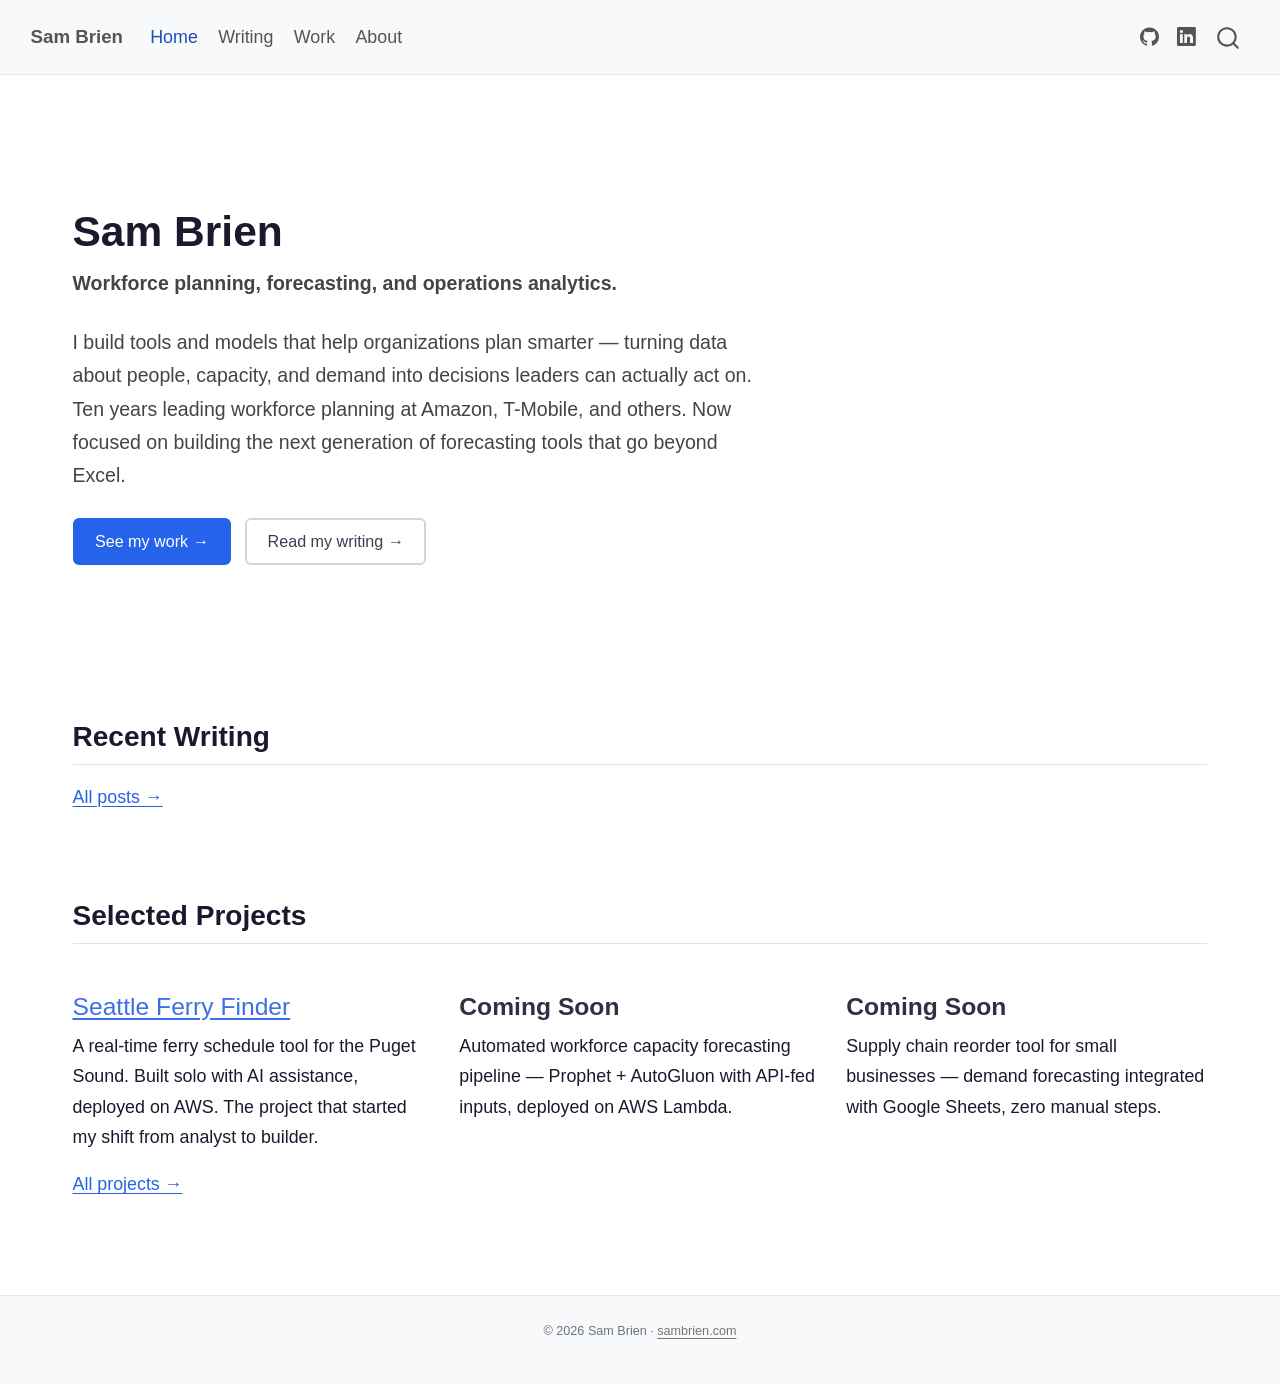
==== index.html @ e7457609 "Built site for gh-pages" ====
<!DOCTYPE html>
<html xmlns="http://www.w3.org/1999/xhtml" lang="en" xml:lang="en"><head>

<meta charset="utf-8">
<meta name="generator" content="quarto-1.9.38">

<meta name="viewport" content="width=device-width, initial-scale=1.0, user-scalable=yes">


<title>Sam Brien</title>
<style>
/* Default styles provided by pandoc.
** See https://pandoc.org/MANUAL.html#variables-for-html for config info.
*/
code{white-space: pre-wrap;}
span.smallcaps{font-variant: small-caps;}
div.columns{display: flex; gap: min(4vw, 1.5em);}
div.column{flex: auto; overflow-x: auto;}
div.hanging-indent{margin-left: 1.5em; text-indent: -1.5em;}
ul.task-list{list-style: none;}
ul.task-list li input[type="checkbox"] {
  width: 0.8em;
  margin: 0 0.8em 0.2em -1em; /* quarto-specific, see https://github.com/quarto-dev/quarto-cli/issues/4556 */ 
  vertical-align: middle;
}
</style>


<script src="site_libs/quarto-nav/quarto-nav.js"></script>
<script src="site_libs/quarto-nav/headroom.min.js"></script>
<script src="site_libs/clipboard/clipboard.min.js"></script>
<script src="site_libs/quarto-search/autocomplete.umd.js"></script>
<script src="site_libs/quarto-search/fuse.min.js"></script>
<script src="site_libs/quarto-search/quarto-search.js"></script>
<meta name="quarto:offset" content="./">
<link href="./assets/favicon.ico" rel="icon">
<script src="site_libs/quarto-html/quarto.js" type="module"></script>
<script src="site_libs/quarto-html/tabsets/tabsets.js" type="module"></script>
<script src="site_libs/quarto-html/popper.min.js"></script>
<script src="site_libs/quarto-html/tippy.umd.min.js"></script>
<link href="site_libs/quarto-html/tippy.css" rel="stylesheet">
<link href="site_libs/quarto-html/quarto-syntax-highlighting-15634bcf2e68342d4ad2dfa704d543f6.css" rel="stylesheet" id="quarto-text-highlighting-styles">
<script src="site_libs/bootstrap/bootstrap.min.js"></script>
<link href="site_libs/bootstrap/bootstrap-icons.css" rel="stylesheet">
<link href="site_libs/bootstrap/bootstrap-9077ea794c0cdbb0e8f18d697f1655a2.min.css" rel="stylesheet" append-hash="true" id="quarto-bootstrap" data-mode="light">
<script id="quarto-search-options" type="application/json">{
  "location": "navbar",
  "copy-button": false,
  "collapse-after": 3,
  "panel-placement": "end",
  "type": "overlay",
  "limit": 50,
  "keyboard-shortcut": [
    "f",
    "/",
    "s"
  ],
  "show-item-context": false,
  "language": {
    "search-no-results-text": "No results",
    "search-matching-documents-text": "matching documents",
    "search-copy-link-title": "Copy link to search",
    "search-hide-matches-text": "Hide additional matches",
    "search-more-match-text": "more match in this document",
    "search-more-matches-text": "more matches in this document",
    "search-clear-button-title": "Clear",
    "search-text-placeholder": "",
    "search-detached-cancel-button-title": "Cancel",
    "search-submit-button-title": "Submit",
    "search-label": "Search"
  }
}</script>


<link rel="stylesheet" href="styles.css">
<meta property="og:title" content="– Sam Brien">
<meta property="og:description" content="Workforce planning, forecasting, and operations analytics">
<meta property="og:site_name" content="Sam Brien">
<meta name="twitter:title" content="– Sam Brien">
<meta name="twitter:description" content="Workforce planning, forecasting, and operations analytics">
<meta name="twitter:creator" content="@pugetbound">
<meta name="twitter:card" content="summary">
</head>

<body class="nav-fixed quarto-light">

<div id="quarto-search-results"></div>
  <header id="quarto-header" class="headroom fixed-top">
    <nav class="navbar navbar-expand-lg " data-bs-theme="dark">
      <div class="navbar-container container-fluid">
      <div class="navbar-brand-container mx-auto">
    <a class="navbar-brand" href="./index.html">
    <span class="navbar-title">Sam Brien</span>
    </a>
  </div>
            <div id="quarto-search" class="" title="Search"></div>
          <button class="navbar-toggler" type="button" data-bs-toggle="collapse" data-bs-target="#navbarCollapse" aria-controls="navbarCollapse" role="menu" aria-expanded="false" aria-label="Toggle navigation" onclick="if (window.quartoToggleHeadroom) { window.quartoToggleHeadroom(); }">
  <span class="navbar-toggler-icon"></span>
</button>
          <div class="collapse navbar-collapse" id="navbarCollapse">
            <ul class="navbar-nav navbar-nav-scroll me-auto">
  <li class="nav-item">
    <a class="nav-link active" href="./index.html" aria-current="page"> 
<span class="menu-text">Home</span></a>
  </li>  
  <li class="nav-item">
    <a class="nav-link" href="./blog/index.html"> 
<span class="menu-text">Writing</span></a>
  </li>  
  <li class="nav-item">
    <a class="nav-link" href="./portfolio/index.html"> 
<span class="menu-text">Work</span></a>
  </li>  
  <li class="nav-item">
    <a class="nav-link" href="./about.html"> 
<span class="menu-text">About</span></a>
  </li>  
</ul>
            <ul class="navbar-nav navbar-nav-scroll ms-auto">
  <li class="nav-item compact">
    <a class="nav-link" href="https://github.com/pugetbound"> <i class="bi bi-github" role="img" aria-label="GitHub">
</i> 
<span class="menu-text"></span></a>
  </li>  
  <li class="nav-item compact">
    <a class="nav-link" href="https://linkedin.com/in/sambrien"> <i class="bi bi-linkedin" role="img" aria-label="LinkedIn">
</i> 
<span class="menu-text"></span></a>
  </li>  
</ul>
          </div> <!-- /navcollapse -->
            <div class="quarto-navbar-tools">
</div>
      </div> <!-- /container-fluid -->
    </nav>
</header>
<!-- content -->
<div id="quarto-content" class="quarto-container page-columns page-rows-contents page-layout-full page-navbar">
<!-- sidebar -->
<!-- margin-sidebar -->
    
<!-- main -->
<main class="content column-page" id="quarto-document-content"><header id="title-block-header" class="quarto-title-block"></header>




<section id="sam-brien" class="level1 hero">
<h1>Sam Brien</h1>
<p><strong>Workforce planning, forecasting, and operations analytics.</strong></p>
<p>I build tools and models that help organizations plan smarter — turning data about people, capacity, and demand into decisions leaders can actually act on. Ten years leading workforce planning at Amazon, T-Mobile, and others. Now focused on building the next generation of forecasting tools that go beyond Excel.</p>
<p><a href="./portfolio/index.html" class="btn btn-primary">See my work →</a> <a href="./blog/index.html" class="btn btn-outline-secondary">Read my writing →</a></p>
</section>
<hr>
<section id="recent-writing" class="level2">
<h2 data-anchor-id="recent-writing">Recent Writing</h2>
<div class="listing-recent">

</div>
<!-- Recent posts will auto-populate here once you have posts -->
<p><a href="./blog/index.html">All posts →</a></p>
<hr>
</section>
<section id="selected-projects" class="level2">
<h2 data-anchor-id="selected-projects">Selected Projects</h2>
<div class="grid">
<section id="seattle-ferry-finder" class="level3 g-col-12 g-col-md-4">
<h3 data-anchor-id="seattle-ferry-finder"><a href="./portfolio/seattle-ferry-finder/index.html">Seattle Ferry Finder</a></h3>
<p>A real-time ferry schedule tool for the Puget Sound. Built solo with AI assistance, deployed on AWS. The project that started my shift from analyst to builder.</p>
</section>
<section id="coming-soon" class="level3 g-col-12 g-col-md-4">
<h3 data-anchor-id="coming-soon">Coming Soon</h3>
<p>Automated workforce capacity forecasting pipeline — Prophet + AutoGluon with API-fed inputs, deployed on AWS Lambda.</p>
</section>
<section id="coming-soon-1" class="level3 g-col-12 g-col-md-4">
<h3 data-anchor-id="coming-soon-1">Coming Soon</h3>
<p>Supply chain reorder tool for small businesses — demand forecasting integrated with Google Sheets, zero manual steps.</p>
</section>
</div>
<p><a href="./portfolio/index.html">All projects →</a></p>


</section>

</main> <!-- /main -->
<script id="quarto-html-after-body" type="application/javascript">
  window.document.addEventListener("DOMContentLoaded", function (event) {
    const isCodeAnnotation = (el) => {
      for (const clz of el.classList) {
        if (clz.startsWith('code-annotation-')) {                     
          return true;
        }
      }
      return false;
    }
    const onCopySuccess = function(e) {
      // button target
      const button = e.trigger;
      // don't keep focus
      button.blur();
      // flash "checked"
      button.classList.add('code-copy-button-checked');
      var currentTitle = button.getAttribute("title");
      button.setAttribute("title", "Copied!");
      let tooltip;
      if (window.bootstrap) {
        button.setAttribute("data-bs-toggle", "tooltip");
        button.setAttribute("data-bs-placement", "left");
        button.setAttribute("data-bs-title", "Copied!");
        tooltip = new bootstrap.Tooltip(button, 
          { trigger: "manual", 
            customClass: "code-copy-button-tooltip",
            offset: [0, -8]});
        tooltip.show();    
      }
      setTimeout(function() {
        if (tooltip) {
          tooltip.hide();
          button.removeAttribute("data-bs-title");
          button.removeAttribute("data-bs-toggle");
          button.removeAttribute("data-bs-placement");
        }
        button.setAttribute("title", currentTitle);
        button.classList.remove('code-copy-button-checked');
      }, 1000);
      // clear code selection
      e.clearSelection();
    }
    const getTextToCopy = function(trigger) {
      const outerScaffold = trigger.parentElement.cloneNode(true);
      const codeEl = outerScaffold.querySelector('code');
      for (const childEl of codeEl.children) {
        if (isCodeAnnotation(childEl)) {
          childEl.remove();
        }
      }
      return codeEl.innerText;
    }
    const clipboard = new window.ClipboardJS('.code-copy-button:not([data-in-quarto-modal])', {
      text: getTextToCopy
    });
    clipboard.on('success', onCopySuccess);
    if (window.document.getElementById('quarto-embedded-source-code-modal')) {
      const clipboardModal = new window.ClipboardJS('.code-copy-button[data-in-quarto-modal]', {
        text: getTextToCopy,
        container: window.document.getElementById('quarto-embedded-source-code-modal')
      });
      clipboardModal.on('success', onCopySuccess);
    }
      var localhostRegex = new RegExp(/^(?:http|https):\/\/localhost\:?[0-9]*\//);
      var mailtoRegex = new RegExp(/^mailto:/);
        var filterRegex = new RegExp("https:\/\/sambrien\.com");
      var isInternal = (href) => {
          return filterRegex.test(href) || localhostRegex.test(href) || mailtoRegex.test(href);
      }
      // Inspect non-navigation links and adorn them if external
     var links = window.document.querySelectorAll('a[href]:not(.nav-link):not(.navbar-brand):not(.toc-action):not(.sidebar-link):not(.sidebar-item-toggle):not(.pagination-link):not(.no-external):not([aria-hidden]):not(.dropdown-item):not(.quarto-navigation-tool):not(.about-link)');
      for (var i=0; i<links.length; i++) {
        const link = links[i];
        if (!isInternal(link.href)) {
          // undo the damage that might have been done by quarto-nav.js in the case of
          // links that we want to consider external
          if (link.dataset.originalHref !== undefined) {
            link.href = link.dataset.originalHref;
          }
            // target, if specified
            link.setAttribute("target", "_blank");
            if (link.getAttribute("rel") === null) {
              link.setAttribute("rel", "noopener");
            }
        }
      }
    function tippyHover(el, contentFn, onTriggerFn, onUntriggerFn) {
      const config = {
        allowHTML: true,
        maxWidth: 500,
        delay: 100,
        arrow: false,
        appendTo: function(el) {
            return el.parentElement;
        },
        interactive: true,
        interactiveBorder: 10,
        theme: 'quarto',
        placement: 'bottom-start',
      };
      if (contentFn) {
        config.content = contentFn;
      }
      if (onTriggerFn) {
        config.onTrigger = onTriggerFn;
      }
      if (onUntriggerFn) {
        config.onUntrigger = onUntriggerFn;
      }
      window.tippy(el, config); 
    }
    const noterefs = window.document.querySelectorAll('a[role="doc-noteref"]');
    for (var i=0; i<noterefs.length; i++) {
      const ref = noterefs[i];
      tippyHover(ref, function() {
        // use id or data attribute instead here
        let href = ref.getAttribute('data-footnote-href') || ref.getAttribute('href');
        try { href = new URL(href).hash; } catch {}
        const id = href.replace(/^#\/?/, "");
        const note = window.document.getElementById(id);
        if (note) {
          return note.innerHTML;
        } else {
          return "";
        }
      });
    }
    const xrefs = window.document.querySelectorAll('a.quarto-xref');
    const processXRef = (id, note) => {
      // Strip column container classes
      const stripColumnClz = (el) => {
        el.classList.remove("page-full", "page-columns");
        if (el.children) {
          for (const child of el.children) {
            stripColumnClz(child);
          }
        }
      }
      stripColumnClz(note)
      if (id === null || id.startsWith('sec-')) {
        // Special case sections, only their first couple elements
        const container = document.createElement("div");
        if (note.children && note.children.length > 2) {
          container.appendChild(note.children[0].cloneNode(true));
          for (let i = 1; i < note.children.length; i++) {
            const child = note.children[i];
            if (child.tagName === "P" && child.innerText === "") {
              continue;
            } else {
              container.appendChild(child.cloneNode(true));
              break;
            }
          }
          if (window.Quarto?.typesetMath) {
            window.Quarto.typesetMath(container);
          }
          return container.innerHTML
        } else {
          if (window.Quarto?.typesetMath) {
            window.Quarto.typesetMath(note);
          }
          return note.innerHTML;
        }
      } else {
        // Remove any anchor links if they are present
        const anchorLink = note.querySelector('a.anchorjs-link');
        if (anchorLink) {
          anchorLink.remove();
        }
        if (window.Quarto?.typesetMath) {
          window.Quarto.typesetMath(note);
        }
        if (note.classList.contains("callout")) {
          return note.outerHTML;
        } else {
          return note.innerHTML;
        }
      }
    }
    for (var i=0; i<xrefs.length; i++) {
      const xref = xrefs[i];
      tippyHover(xref, undefined, function(instance) {
        instance.disable();
        let url = xref.getAttribute('href');
        let hash = undefined; 
        if (url.startsWith('#')) {
          hash = url;
        } else {
          try { hash = new URL(url).hash; } catch {}
        }
        if (hash) {
          const id = hash.replace(/^#\/?/, "");
          const note = window.document.getElementById(id);
          if (note !== null) {
            try {
              const html = processXRef(id, note.cloneNode(true));
              instance.setContent(html);
            } finally {
              instance.enable();
              instance.show();
            }
          } else {
            // See if we can fetch this
            fetch(url.split('#')[0])
            .then(res => res.text())
            .then(html => {
              const parser = new DOMParser();
              const htmlDoc = parser.parseFromString(html, "text/html");
              const note = htmlDoc.getElementById(id);
              if (note !== null) {
                const html = processXRef(id, note);
                instance.setContent(html);
              } 
            }).finally(() => {
              instance.enable();
              instance.show();
            });
          }
        } else {
          // See if we can fetch a full url (with no hash to target)
          // This is a special case and we should probably do some content thinning / targeting
          fetch(url)
          .then(res => res.text())
          .then(html => {
            const parser = new DOMParser();
            const htmlDoc = parser.parseFromString(html, "text/html");
            const note = htmlDoc.querySelector('main.content');
            if (note !== null) {
              // This should only happen for chapter cross references
              // (since there is no id in the URL)
              // remove the first header
              if (note.children.length > 0 && note.children[0].tagName === "HEADER") {
                note.children[0].remove();
              }
              const html = processXRef(null, note);
              instance.setContent(html);
            } 
          }).finally(() => {
            instance.enable();
            instance.show();
          });
        }
      }, function(instance) {
      });
    }
        let selectedAnnoteEl;
        const selectorForAnnotation = ( cell, annotation) => {
          let cellAttr = 'data-code-cell="' + cell + '"';
          let lineAttr = 'data-code-annotation="' +  annotation + '"';
          const selector = 'span[' + cellAttr + '][' + lineAttr + ']';
          return selector;
        }
        const selectCodeLines = (annoteEl) => {
          const doc = window.document;
          const targetCell = annoteEl.getAttribute("data-target-cell");
          const targetAnnotation = annoteEl.getAttribute("data-target-annotation");
          const annoteSpan = window.document.querySelector(selectorForAnnotation(targetCell, targetAnnotation));
          const lines = annoteSpan.getAttribute("data-code-lines").split(",");
          const lineIds = lines.map((line) => {
            return targetCell + "-" + line;
          })
          let top = null;
          let height = null;
          let parent = null;
          if (lineIds.length > 0) {
              //compute the position of the single el (top and bottom and make a div)
              const el = window.document.getElementById(lineIds[0]);
              top = el.offsetTop;
              height = el.offsetHeight;
              parent = el.parentElement.parentElement;
            if (lineIds.length > 1) {
              const lastEl = window.document.getElementById(lineIds[lineIds.length - 1]);
              const bottom = lastEl.offsetTop + lastEl.offsetHeight;
              height = bottom - top;
            }
            if (top !== null && height !== null && parent !== null) {
              // cook up a div (if necessary) and position it 
              let div = window.document.getElementById("code-annotation-line-highlight");
              if (div === null) {
                div = window.document.createElement("div");
                div.setAttribute("id", "code-annotation-line-highlight");
                div.style.position = 'absolute';
                parent.appendChild(div);
              }
              div.style.top = top - 2 + "px";
              div.style.height = height + 4 + "px";
              div.style.left = 0;
              let gutterDiv = window.document.getElementById("code-annotation-line-highlight-gutter");
              if (gutterDiv === null) {
                gutterDiv = window.document.createElement("div");
                gutterDiv.setAttribute("id", "code-annotation-line-highlight-gutter");
                gutterDiv.style.position = 'absolute';
                const codeCell = window.document.getElementById(targetCell);
                const gutter = codeCell.querySelector('.code-annotation-gutter');
                gutter.appendChild(gutterDiv);
              }
              gutterDiv.style.top = top - 2 + "px";
              gutterDiv.style.height = height + 4 + "px";
            }
            selectedAnnoteEl = annoteEl;
          }
        };
        const unselectCodeLines = () => {
          const elementsIds = ["code-annotation-line-highlight", "code-annotation-line-highlight-gutter"];
          elementsIds.forEach((elId) => {
            const div = window.document.getElementById(elId);
            if (div) {
              div.remove();
            }
          });
          selectedAnnoteEl = undefined;
        };
          // Handle positioning of the toggle
      window.addEventListener(
        "resize",
        throttle(() => {
          elRect = undefined;
          if (selectedAnnoteEl) {
            selectCodeLines(selectedAnnoteEl);
          }
        }, 10)
      );
      function throttle(fn, ms) {
      let throttle = false;
      let timer;
        return (...args) => {
          if(!throttle) { // first call gets through
              fn.apply(this, args);
              throttle = true;
          } else { // all the others get throttled
              if(timer) clearTimeout(timer); // cancel #2
              timer = setTimeout(() => {
                fn.apply(this, args);
                timer = throttle = false;
              }, ms);
          }
        };
      }
        // Attach click handler to the DT
        const annoteDls = window.document.querySelectorAll('dt[data-target-cell]');
        for (const annoteDlNode of annoteDls) {
          annoteDlNode.addEventListener('click', (event) => {
            const clickedEl = event.target;
            if (clickedEl !== selectedAnnoteEl) {
              unselectCodeLines();
              const activeEl = window.document.querySelector('dt[data-target-cell].code-annotation-active');
              if (activeEl) {
                activeEl.classList.remove('code-annotation-active');
              }
              selectCodeLines(clickedEl);
              clickedEl.classList.add('code-annotation-active');
            } else {
              // Unselect the line
              unselectCodeLines();
              clickedEl.classList.remove('code-annotation-active');
            }
          });
        }
    const findCites = (el) => {
      const parentEl = el.parentElement;
      if (parentEl) {
        const cites = parentEl.dataset.cites;
        if (cites) {
          return {
            el,
            cites: cites.split(' ')
          };
        } else {
          return findCites(el.parentElement)
        }
      } else {
        return undefined;
      }
    };
    var bibliorefs = window.document.querySelectorAll('a[role="doc-biblioref"]');
    for (var i=0; i<bibliorefs.length; i++) {
      const ref = bibliorefs[i];
      const citeInfo = findCites(ref);
      if (citeInfo) {
        tippyHover(citeInfo.el, function() {
          var popup = window.document.createElement('div');
          citeInfo.cites.forEach(function(cite) {
            var citeDiv = window.document.createElement('div');
            citeDiv.classList.add('hanging-indent');
            citeDiv.classList.add('csl-entry');
            var biblioDiv = window.document.getElementById('ref-' + cite);
            if (biblioDiv) {
              citeDiv.innerHTML = biblioDiv.innerHTML;
            }
            popup.appendChild(citeDiv);
          });
          return popup.innerHTML;
        });
      }
    }
  });
  </script>
</div> <!-- /content -->
<footer class="footer">
  <div class="nav-footer">
    <div class="nav-footer-left">
      &nbsp;
    </div>   
    <div class="nav-footer-center">
<p>© 2026 Sam Brien · <a href="https://sambrien.com">sambrien.com</a></p>
</div>
    <div class="nav-footer-right">
      &nbsp;
    </div>
  </div>
</footer>




</body></html>
---- site_libs/quarto-html/tippy.css ----
.tippy-box[data-animation=fade][data-state=hidden]{opacity:0}[data-tippy-root]{max-width:calc(100vw - 10px)}.tippy-box{position:relative;background-color:#333;color:#fff;border-radius:4px;font-size:14px;line-height:1.4;white-space:normal;outline:0;transition-property:transform,visibility,opacity}.tippy-box[data-placement^=top]>.tippy-arrow{bottom:0}.tippy-box[data-placement^=top]>.tippy-arrow:before{bottom:-7px;left:0;border-width:8px 8px 0;border-top-color:initial;transform-origin:center top}.tippy-box[data-placement^=bottom]>.tippy-arrow{top:0}.tippy-box[data-placement^=bottom]>.tippy-arrow:before{top:-7px;left:0;border-width:0 8px 8px;border-bottom-color:initial;transform-origin:center bottom}.tippy-box[data-placement^=left]>.tippy-arrow{right:0}.tippy-box[data-placement^=left]>.tippy-arrow:before{border-width:8px 0 8px 8px;border-left-color:initial;right:-7px;transform-origin:center left}.tippy-box[data-placement^=right]>.tippy-arrow{left:0}.tippy-box[data-placement^=right]>.tippy-arrow:before{left:-7px;border-width:8px 8px 8px 0;border-right-color:initial;transform-origin:center right}.tippy-box[data-inertia][data-state=visible]{transition-timing-function:cubic-bezier(.54,1.5,.38,1.11)}.tippy-arrow{width:16px;height:16px;color:#333}.tippy-arrow:before{content:"";position:absolute;border-color:transparent;border-style:solid}.tippy-content{position:relative;padding:5px 9px;z-index:1}
---- site_libs/quarto-html/quarto-syntax-highlighting-15634bcf2e68342d4ad2dfa704d543f6.css ----
/* quarto syntax highlight colors */
:root {
  --quarto-hl-ot-color: #003B4F;
  --quarto-hl-at-color: #657422;
  --quarto-hl-ss-color: #20794D;
  --quarto-hl-an-color: #5E5E5E;
  --quarto-hl-fu-color: #4758AB;
  --quarto-hl-st-color: #20794D;
  --quarto-hl-cf-color: #003B4F;
  --quarto-hl-op-color: #5E5E5E;
  --quarto-hl-er-color: #AD0000;
  --quarto-hl-bn-color: #AD0000;
  --quarto-hl-al-color: #AD0000;
  --quarto-hl-va-color: #111111;
  --quarto-hl-bu-color: inherit;
  --quarto-hl-ex-color: inherit;
  --quarto-hl-pp-color: #AD0000;
  --quarto-hl-in-color: #5E5E5E;
  --quarto-hl-vs-color: #20794D;
  --quarto-hl-wa-color: #5E5E5E;
  --quarto-hl-do-color: #5E5E5E;
  --quarto-hl-im-color: #00769E;
  --quarto-hl-ch-color: #20794D;
  --quarto-hl-dt-color: #AD0000;
  --quarto-hl-fl-color: #AD0000;
  --quarto-hl-co-color: #5E5E5E;
  --quarto-hl-cv-color: #5E5E5E;
  --quarto-hl-cn-color: #8f5902;
  --quarto-hl-sc-color: #5E5E5E;
  --quarto-hl-dv-color: #AD0000;
  --quarto-hl-kw-color: #003B4F;
}

/* other quarto variables */
:root {
  --quarto-font-monospace: SFMono-Regular, Menlo, Monaco, Consolas, "Liberation Mono", "Courier New", monospace;
}

/* syntax highlight based on Pandoc's rules */
pre > code.sourceCode > span {
  color: #003B4F;
}

code.sourceCode > span {
  color: #003B4F;
}

div.sourceCode,
div.sourceCode pre.sourceCode {
  color: #003B4F;
}

/* Normal */
code span {
  color: #003B4F;
}

/* Alert */
code span.al {
  color: #AD0000;
  font-style: inherit;
}

/* Annotation */
code span.an {
  color: #5E5E5E;
  font-style: inherit;
}

/* Attribute */
code span.at {
  color: #657422;
  font-style: inherit;
}

/* BaseN */
code span.bn {
  color: #AD0000;
  font-style: inherit;
}

/* BuiltIn */
code span.bu {
  font-style: inherit;
}

/* ControlFlow */
code span.cf {
  color: #003B4F;
  font-weight: bold;
  font-style: inherit;
}

/* Char */
code span.ch {
  color: #20794D;
  font-style: inherit;
}

/* Constant */
code span.cn {
  color: #8f5902;
  font-style: inherit;
}

/* Comment */
code span.co {
  color: #5E5E5E;
  font-style: inherit;
}

/* CommentVar */
code span.cv {
  color: #5E5E5E;
  font-style: italic;
}

/* Documentation */
code span.do {
  color: #5E5E5E;
  font-style: italic;
}

/* DataType */
code span.dt {
  color: #AD0000;
  font-style: inherit;
}

/* DecVal */
code span.dv {
  color: #AD0000;
  font-style: inherit;
}

/* Error */
code span.er {
  color: #AD0000;
  font-style: inherit;
}

/* Extension */
code span.ex {
  font-style: inherit;
}

/* Float */
code span.fl {
  color: #AD0000;
  font-style: inherit;
}

/* Function */
code span.fu {
  color: #4758AB;
  font-style: inherit;
}

/* Import */
code span.im {
  color: #00769E;
  font-style: inherit;
}

/* Information */
code span.in {
  color: #5E5E5E;
  font-style: inherit;
}

/* Keyword */
code span.kw {
  color: #003B4F;
  font-weight: bold;
  font-style: inherit;
}

/* Operator */
code span.op {
  color: #5E5E5E;
  font-style: inherit;
}

/* Other */
code span.ot {
  color: #003B4F;
  font-style: inherit;
}

/* Preprocessor */
code span.pp {
  color: #AD0000;
  font-style: inherit;
}

/* SpecialChar */
code span.sc {
  color: #5E5E5E;
  font-style: inherit;
}

/* SpecialString */
code span.ss {
  color: #20794D;
  font-style: inherit;
}

/* String */
code span.st {
  color: #20794D;
  font-style: inherit;
}

/* Variable */
code span.va {
  color: #111111;
  font-style: inherit;
}

/* VerbatimString */
code span.vs {
  color: #20794D;
  font-style: inherit;
}

/* Warning */
code span.wa {
  color: #5E5E5E;
  font-style: italic;
}

.prevent-inlining {
  content: "</";
}

/*# sourceMappingURL=f23921c56f73e400b49028c9186a1aa0.css.map */
---- styles.css ----
/* ── Typography ── */
body {
  font-family: -apple-system, BlinkMacSystemFont, "Segoe UI", Roboto, "Helvetica Neue", Arial, sans-serif;
  font-size: 1.05rem;
  line-height: 1.7;
  color: #1a1a2e;
}

h1, h2, h3, h4 {
  font-weight: 600;
  line-height: 1.3;
  margin-top: 1.75rem;
}

/* ── Hero section on home page ── */
.hero {
  padding: 3rem 0 2rem 0;
  max-width: 680px;
}

.hero h1 {
  font-size: 2.5rem;
  font-weight: 700;
  margin-bottom: 0.5rem;
}

.hero p {
  font-size: 1.15rem;
  color: #444;
  margin-bottom: 1.5rem;
}

/* ── Buttons ── */
.btn {
  display: inline-block;
  padding: 0.55rem 1.2rem;
  border-radius: 6px;
  font-size: 0.95rem;
  font-weight: 500;
  text-decoration: none;
  margin-right: 0.5rem;
  margin-bottom: 0.5rem;
  transition: all 0.15s ease;
}

.btn-primary {
  background: #2563eb;
  color: white;
  border: 2px solid #2563eb;
}

.btn-primary:hover {
  background: #1d4ed8;
  color: white;
  text-decoration: none;
}

.btn-outline-secondary {
  background: transparent;
  color: #374151;
  border: 2px solid #d1d5db;
}

.btn-outline-secondary:hover {
  background: #f9fafb;
  text-decoration: none;
}

/* ── Navbar ── */
.navbar {
  border-bottom: 1px solid #e5e7eb;
  padding: 0.75rem 0;
}

.navbar-brand {
  font-weight: 700;
  font-size: 1.1rem;
}

/* ── Dividers ── */
hr {
  border: none;
  border-top: 1px solid #e5e7eb;
  margin: 2.5rem 0;
}

/* ── Blog listing ── */
.quarto-listing-default .listing-title {
  font-weight: 600;
}

/* ── Portfolio grid ── */
.quarto-grid-item {
  border: 1px solid #e5e7eb;
  border-radius: 8px;
  padding: 1.25rem;
  transition: box-shadow 0.15s ease;
}

.quarto-grid-item:hover {
  box-shadow: 0 4px 12px rgba(0, 0, 0, 0.08);
}

/* ── Footer ── */
.nav-footer {
  border-top: 1px solid #e5e7eb;
  color: #6b7280;
  font-size: 0.9rem;
  padding: 1.5rem 0;
}

/* ── Prose width ── */
.content-block {
  max-width: 720px;
}

/* ── Code blocks ── */
pre {
  background: #f8f9fa;
  border: 1px solid #e5e7eb;
  border-radius: 6px;
}
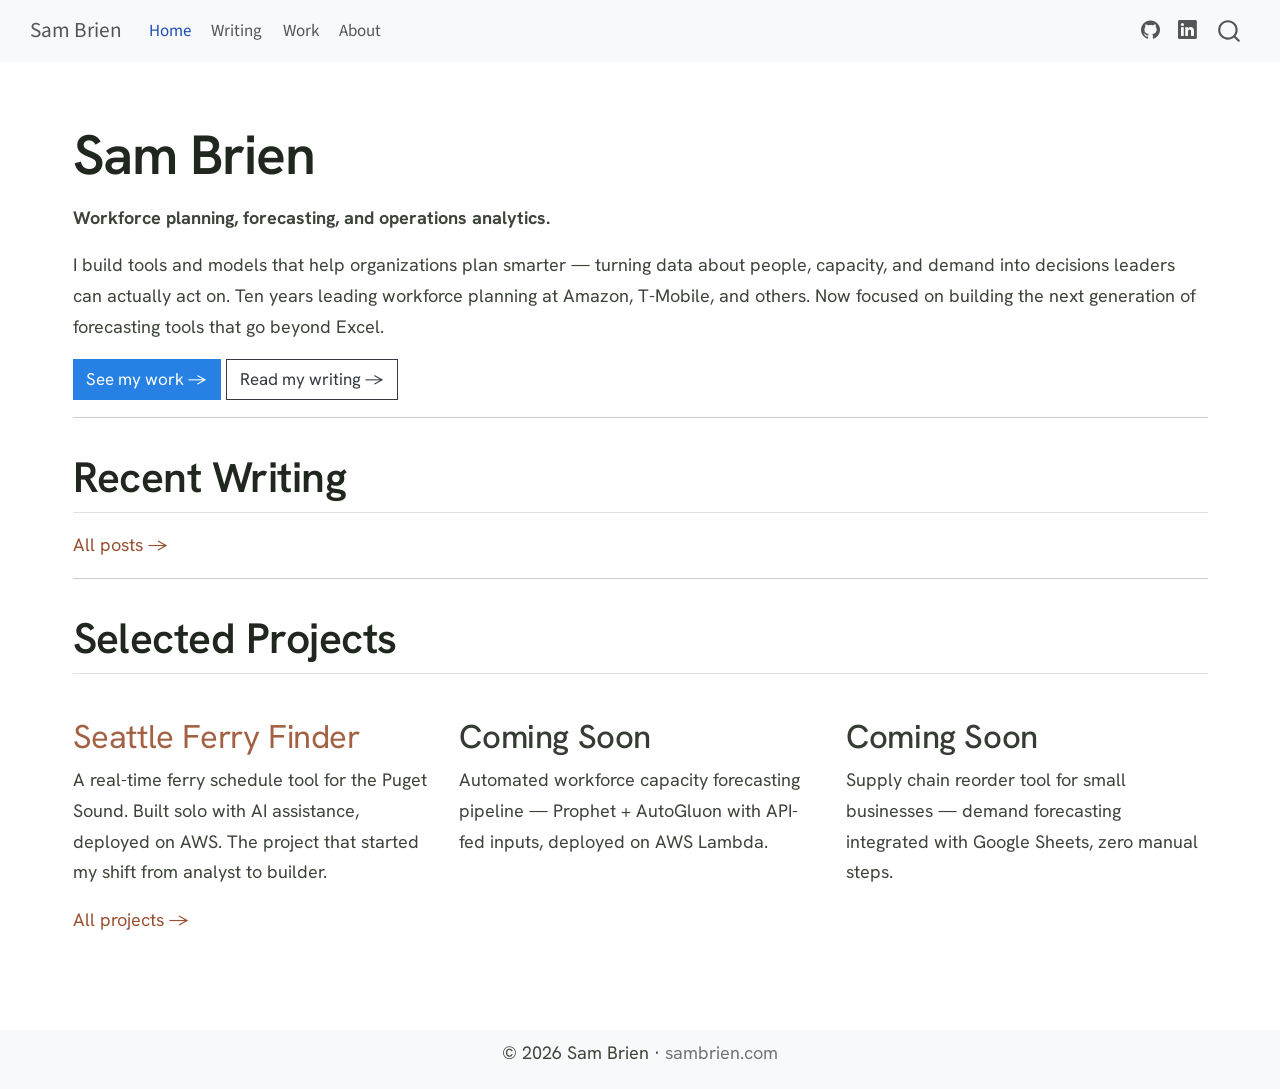
==== commit b4a83fb9: "Built site for gh-pages" ====
--- a/index.html
+++ b/index.html
@@ -72,7 +72,7 @@
 }</script>
 
 
-<link rel="stylesheet" href="styles.css">
+<link rel="stylesheet" href="colors_and_type.css">
 <meta property="og:title" content="– Sam Brien">
 <meta property="og:description" content="Workforce planning, forecasting, and operations analytics">
 <meta property="og:site_name" content="Sam Brien">
--- a/colors_and_type.css
+++ b/colors_and_type.css
@@ -0,0 +1,306 @@
+/* ============================================================
+   Sam Brien — Design System
+   colors_and_type.css
+   Foundational color + type tokens (base) and semantic tokens.
+   Earth-toned: deep forest greens, clay/bark browns, warm paper.
+   ============================================================ */
+
+/* ---- Webfonts (Google Fonts CDN — see README font caveat) ---- */
+@import url('https://fonts.googleapis.com/css2?family=Hanken+Grotesk:wght@400;500;600;700&family=JetBrains+Mono:wght@400;500&display=swap');
+
+:root {
+  /* ============================================================
+     1. COLOR — BASE PALETTE
+     ============================================================ */
+
+  /* Forest greens — the primary brand hue (pine → sage) */
+  --green-900: #1B271A;   /* deepest — near-black foliage */
+  --green-800: #243023;   /* primary ink-on-paper alt, footers */
+  --green-700: #2E3D2C;   /* primary brand green */
+  --green-600: #3C4E37;   /* buttons, strong accents */
+  --green-500: #4E6145;   /* hover / lifted green */
+  --green-400: #6B7C5C;   /* muted green, meta on dark */
+  --green-300: #93A083;   /* soft sage */
+  --green-200: #C2CBB4;   /* tint fills */
+  --green-100: #E2E7D8;   /* faint green wash */
+
+  /* Earth — clay, terracotta, bark (warm accent + secondary) */
+  --clay-700: #7A3F25;    /* deep burnt */
+  --clay-600: #99502F;    /* terracotta accent (links/CTAs on light) */
+  --clay-500: #B5663F;    /* primary clay accent */
+  --clay-400: #C9855F;    /* soft clay */
+  --clay-200: #EAD3C2;    /* clay tint fill */
+  --bark-700: #3F3022;    /* deep coffee brown */
+  --bark-500: #5E4A35;    /* bark / wood brown */
+  --bark-300: #927B62;    /* taupe */
+
+  /* Warm neutrals — paper & sand */
+  --paper-50:  #FCFAF4;   /* lightest surface (raised cards) */
+  --paper-100: #F4EFE3;   /* default page background — warm cream */
+  --paper-200: #ECE5D5;   /* sunken / alt sections */
+  --sand-300:  #DDD3BE;   /* hairline-on-fill, chips */
+  --sand-400:  #C9BCA0;   /* stronger borders on paper */
+
+  /* Warm grey ink scale */
+  --ink-900: #20271E;     /* primary text — warm green-black */
+  --ink-700: #3D4439;     /* strong body */
+  --ink-500: #5C6154;     /* secondary text */
+  --ink-400: #7C8073;     /* muted / captions */
+  --ink-300: #9C9E92;     /* disabled, faint meta */
+
+  /* Hairlines & dividers */
+  --line:        #DED5C2; /* default border on paper */
+  --line-strong: #CBBFA6; /* emphasized rule */
+  --line-faint:  #EAE3D4; /* subtle inner divider */
+
+  /* Status (earthy, low-saturation) */
+  --ok:    #4E6145;       /* success — moss green */
+  --warn:  #B5663F;       /* caution — clay */
+  --error: #8E3B2E;       /* error — brick red */
+  --info:  #45605E;       /* info — slate teal-green */
+
+  /* ============================================================
+     2. COLOR — SEMANTIC TOKENS
+     ============================================================ */
+  --bg:            var(--paper-100);  /* page background */
+  --bg-alt:        var(--paper-200);  /* alternating sections */
+  --surface:       var(--paper-50);   /* cards, raised panels */
+  --surface-sunk:  var(--paper-200);  /* wells, code blocks bg */
+
+  --fg:            var(--ink-900);    /* primary text */
+  --fg-soft:       var(--ink-700);    /* body text */
+  --fg-muted:      var(--ink-500);    /* secondary */
+  --fg-faint:      var(--ink-400);    /* captions, meta */
+
+  --brand:         var(--green-700);  /* primary brand */
+  --brand-strong:  var(--green-800);
+  --brand-hover:   var(--green-600);
+  --accent:        var(--clay-600);   /* links, highlights, CTAs */
+  --accent-hover:  var(--clay-700);
+
+  --link:          var(--clay-600);
+  --link-hover:    var(--clay-700);
+
+  --border:        var(--line);
+  --border-strong: var(--line-strong);
+  --divider:       var(--line-faint);
+
+  --focus-ring:    var(--green-500);
+
+  /* On-dark (footers, dark hero, green panels) */
+  --on-dark-fg:    #EFEADC;
+  --on-dark-muted: #B3B6A2;
+  --on-dark-line:  rgba(239, 234, 220, 0.16);
+
+  /* ============================================================
+     3. TYPOGRAPHY — FONT FAMILIES
+     ============================================================ */
+  /* Display, headings, and long-form prose now use Hanken Grotesk
+     (the serif Newsreader was retired per brand direction). */
+  --font-display: 'Hanken Grotesk', -apple-system, BlinkMacSystemFont, 'Segoe UI', sans-serif;
+  --font-serif:   'Hanken Grotesk', -apple-system, BlinkMacSystemFont, 'Segoe UI', sans-serif;
+  --font-sans:    'Hanken Grotesk', -apple-system, BlinkMacSystemFont, 'Segoe UI', sans-serif;
+  --font-mono:    'JetBrains Mono', ui-monospace, 'SF Mono', Menlo, monospace;
+
+  /* ---- Type scale (1.250 major-third-ish, tuned) ---- */
+  --text-xs:   0.75rem;   /* 12px — micro labels */
+  --text-sm:   0.875rem;  /* 14px — meta, captions */
+  --text-base: 1.0625rem; /* 17px — body default */
+  --text-md:   1.1875rem; /* 19px — lead / large body */
+  --text-lg:   1.5rem;    /* 24px — h4 / subhead */
+  --text-xl:   1.9375rem; /* 31px — h3 */
+  --text-2xl:  2.5rem;    /* 40px — h2 */
+  --text-3xl:  3.25rem;   /* 52px — h1 */
+  --text-4xl:  4.25rem;   /* 68px — display */
+  --text-5xl:  5.5rem;    /* 88px — hero display */
+
+  /* ---- Weights ---- */
+  --w-regular: 400;   /* @kind font */
+  --w-medium:  500;   /* @kind font */
+  --w-semibold:600;   /* @kind font */
+  --w-bold:    700;   /* @kind font */
+
+  /* ---- Line heights ---- */
+  --lh-tight:  1.08;  /* @kind font */
+  --lh-snug:   1.22;  /* @kind font */
+  --lh-normal: 1.5;   /* @kind font */
+  --lh-relaxed:1.7;   /* @kind font */ /* long-form reading */
+
+  /* ---- Letter spacing ---- */
+  --ls-tighter: -0.022em; /* @kind font */
+  --ls-tight:   -0.012em; /* @kind font */
+  --ls-normal:  0;        /* @kind font */
+  --ls-wide:    0.04em;   /* @kind font */
+  --ls-caps:    0.12em;   /* @kind font */ /* uppercase eyebrows / labels */
+
+  /* ============================================================
+     4. SPACING  (4px base grid)
+     ============================================================ */
+  --space-1:  4px;
+  --space-2:  8px;
+  --space-3:  12px;
+  --space-4:  16px;
+  --space-5:  24px;
+  --space-6:  32px;
+  --space-7:  48px;
+  --space-8:  64px;
+  --space-9:  96px;
+  --space-10: 128px;
+
+  /* ============================================================
+     5. RADII
+     ============================================================ */
+  --radius-xs:  3px;
+  --radius-sm:  6px;
+  --radius-md:  10px;
+  --radius-lg:  16px;
+  --radius-xl:  24px;
+  --radius-pill: 999px;
+
+  /* ============================================================
+     6. SHADOWS / ELEVATION  (warm-tinted, soft)
+     ============================================================ */
+  --shadow-xs: 0 1px 2px rgba(43, 35, 22, 0.06);
+  --shadow-sm: 0 1px 3px rgba(43, 35, 22, 0.08), 0 1px 2px rgba(43, 35, 22, 0.05);
+  --shadow-md: 0 4px 12px rgba(43, 35, 22, 0.09), 0 2px 4px rgba(43, 35, 22, 0.05);
+  --shadow-lg: 0 12px 30px rgba(43, 35, 22, 0.12), 0 4px 8px rgba(43, 35, 22, 0.06);
+  --shadow-inset: inset 0 1px 2px rgba(43, 35, 22, 0.07);
+
+  /* ============================================================
+     7. MOTION
+     ============================================================ */
+  --ease-out:   cubic-bezier(0.22, 0.61, 0.36, 1);   /* @kind other */
+  --ease-in-out:cubic-bezier(0.45, 0.05, 0.25, 1);   /* @kind other */
+  --dur-fast:   120ms;   /* @kind other */
+  --dur-base:   200ms;   /* @kind other */
+  --dur-slow:   360ms;   /* @kind other */
+
+  /* ---- Layout ---- */
+  --measure: 68ch;          /* @kind other */ /* optimal reading width for prose */
+  --container: 1120px;      /* @kind spacing */ /* max content width */
+  --container-narrow: 720px; /* @kind spacing */
+}
+
+/* ============================================================
+   8. SEMANTIC TYPE CLASSES
+   ============================================================ */
+
+.display {
+  font-family: var(--font-display);
+  font-weight: var(--w-semibold);
+  font-size: var(--text-5xl);
+  line-height: var(--lh-tight);
+  letter-spacing: var(--ls-tighter);
+  color: var(--fg);
+}
+
+h1, .h1 {
+  font-family: var(--font-display);
+  font-weight: var(--w-semibold);
+  font-size: var(--text-3xl);
+  line-height: var(--lh-tight);
+  letter-spacing: var(--ls-tighter);
+  color: var(--fg);
+}
+
+h2, .h2 {
+  font-family: var(--font-display);
+  font-weight: var(--w-semibold);
+  font-size: var(--text-2xl);
+  line-height: var(--lh-snug);
+  letter-spacing: var(--ls-tight);
+  color: var(--fg);
+}
+
+h3, .h3 {
+  font-family: var(--font-display);
+  font-weight: var(--w-medium);
+  font-size: var(--text-xl);
+  line-height: var(--lh-snug);
+  letter-spacing: var(--ls-tight);
+  color: var(--fg);
+}
+
+h4, .h4 {
+  font-family: var(--font-sans);
+  font-weight: var(--w-semibold);
+  font-size: var(--text-lg);
+  line-height: var(--lh-snug);
+  letter-spacing: var(--ls-tight);
+  color: var(--fg);
+}
+
+.lead {
+  font-family: var(--font-serif);
+  font-weight: var(--w-regular);
+  font-size: var(--text-md);
+  line-height: var(--lh-relaxed);
+  color: var(--fg-soft);
+}
+
+p, .body {
+  font-family: var(--font-sans);
+  font-weight: var(--w-regular);
+  font-size: var(--text-base);
+  line-height: var(--lh-relaxed);
+  color: var(--fg-soft);
+}
+
+/* Long-form article prose uses the serif for reading comfort */
+.prose {
+  font-family: var(--font-serif);
+  font-size: var(--text-md);
+  line-height: var(--lh-relaxed);
+  color: var(--fg-soft);
+  max-width: var(--measure);
+}
+
+.small, small {
+  font-family: var(--font-sans);
+  font-size: var(--text-sm);
+  line-height: var(--lh-normal);
+  color: var(--fg-muted);
+}
+
+.eyebrow {
+  font-family: var(--font-sans);
+  font-weight: var(--w-semibold);
+  font-size: var(--text-xs);
+  letter-spacing: var(--ls-caps);
+  text-transform: uppercase;
+  color: var(--accent);
+}
+
+.meta {
+  font-family: var(--font-mono);
+  font-weight: var(--w-regular);
+  font-size: var(--text-sm);
+  letter-spacing: var(--ls-normal);
+  color: var(--fg-faint);
+}
+
+code, .code {
+  font-family: var(--font-mono);
+  font-size: 0.92em;
+  background: var(--surface-sunk);
+  border: 1px solid var(--line-faint);
+  border-radius: var(--radius-xs);
+  padding: 0.1em 0.35em;
+  color: var(--bark-700);
+}
+
+a, .link {
+  color: var(--link);
+  text-decoration: none;
+  text-underline-offset: 0.18em;
+  text-decoration-thickness: 1px;
+  transition: color var(--dur-fast) var(--ease-out);
+}
+a:hover, .link:hover {
+  color: var(--link-hover);
+  text-decoration: underline;
+}
+
+@media (prefers-reduced-motion: reduce) {
+  * { animation: none !important; transition: none !important; }
+}
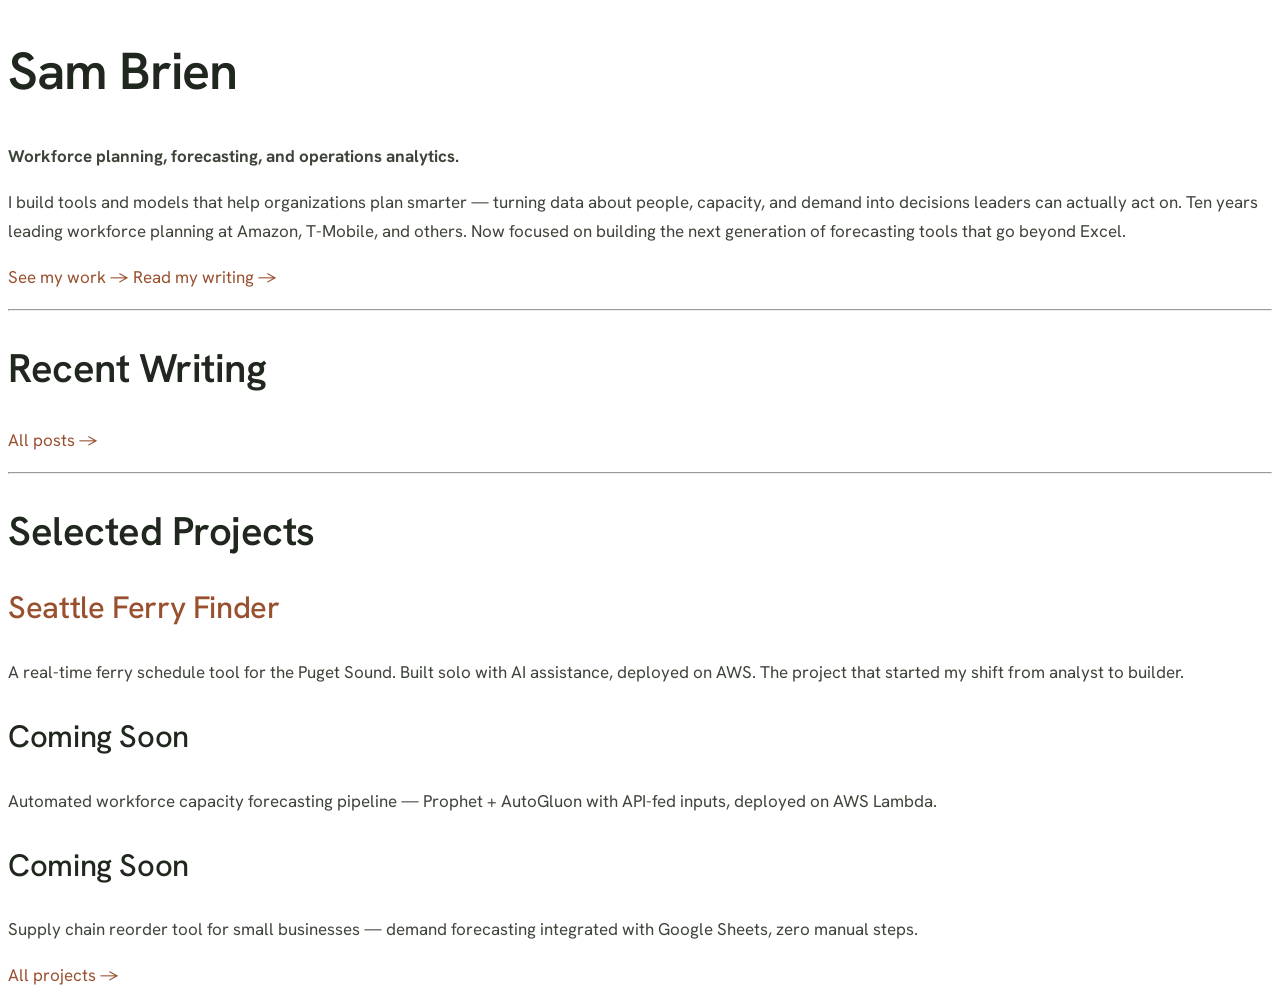
==== commit 1856c38a: "Built site for gh-pages" ====
--- a/index.html
+++ b/index.html
@@ -23,168 +23,73 @@
   margin: 0 0.8em 0.2em -1em; /* quarto-specific, see https://github.com/quarto-dev/quarto-cli/issues/4556 */ 
   vertical-align: middle;
 }
+.display.math{display: block; text-align: center; margin: 0.5rem auto;}
 </style>
 
 
-<script src="site_libs/quarto-nav/quarto-nav.js"></script>
-<script src="site_libs/quarto-nav/headroom.min.js"></script>
+<link href="./assets/favicon.ico" rel="icon">
 <script src="site_libs/clipboard/clipboard.min.js"></script>
-<script src="site_libs/quarto-search/autocomplete.umd.js"></script>
-<script src="site_libs/quarto-search/fuse.min.js"></script>
-<script src="site_libs/quarto-search/quarto-search.js"></script>
-<meta name="quarto:offset" content="./">
-<link href="./assets/favicon.ico" rel="icon">
-<script src="site_libs/quarto-html/quarto.js" type="module"></script>
-<script src="site_libs/quarto-html/tabsets/tabsets.js" type="module"></script>
+<script src="site_libs/quarto-html/tabby.min.js"></script>
 <script src="site_libs/quarto-html/popper.min.js"></script>
 <script src="site_libs/quarto-html/tippy.umd.min.js"></script>
 <link href="site_libs/quarto-html/tippy.css" rel="stylesheet">
+<link href="site_libs/quarto-html/light-border.css" rel="stylesheet">
+<link href="site_libs/quarto-html/quarto-html-640605f58ae58ee79329c070719e555b.min.css" rel="stylesheet" append-hash="true" data-mode="light">
 <link href="site_libs/quarto-html/quarto-syntax-highlighting-15634bcf2e68342d4ad2dfa704d543f6.css" rel="stylesheet" id="quarto-text-highlighting-styles">
-<script src="site_libs/bootstrap/bootstrap.min.js"></script>
-<link href="site_libs/bootstrap/bootstrap-icons.css" rel="stylesheet">
-<link href="site_libs/bootstrap/bootstrap-9077ea794c0cdbb0e8f18d697f1655a2.min.css" rel="stylesheet" append-hash="true" id="quarto-bootstrap" data-mode="light">
-<script id="quarto-search-options" type="application/json">{
-  "location": "navbar",
-  "copy-button": false,
-  "collapse-after": 3,
-  "panel-placement": "end",
-  "type": "overlay",
-  "limit": 50,
-  "keyboard-shortcut": [
-    "f",
-    "/",
-    "s"
-  ],
-  "show-item-context": false,
-  "language": {
-    "search-no-results-text": "No results",
-    "search-matching-documents-text": "matching documents",
-    "search-copy-link-title": "Copy link to search",
-    "search-hide-matches-text": "Hide additional matches",
-    "search-more-match-text": "more match in this document",
-    "search-more-matches-text": "more matches in this document",
-    "search-clear-button-title": "Clear",
-    "search-text-placeholder": "",
-    "search-detached-cancel-button-title": "Cancel",
-    "search-submit-button-title": "Submit",
-    "search-label": "Search"
-  }
-}</script>
 
 
 <link rel="stylesheet" href="colors_and_type.css">
 <meta property="og:title" content="– Sam Brien">
-<meta property="og:description" content="Workforce planning, forecasting, and operations analytics">
 <meta property="og:site_name" content="Sam Brien">
 <meta name="twitter:title" content="– Sam Brien">
-<meta name="twitter:description" content="Workforce planning, forecasting, and operations analytics">
 <meta name="twitter:creator" content="@pugetbound">
 <meta name="twitter:card" content="summary">
 </head>
 
-<body class="nav-fixed quarto-light">
-
-<div id="quarto-search-results"></div>
-  <header id="quarto-header" class="headroom fixed-top">
-    <nav class="navbar navbar-expand-lg " data-bs-theme="dark">
-      <div class="navbar-container container-fluid">
-      <div class="navbar-brand-container mx-auto">
-    <a class="navbar-brand" href="./index.html">
-    <span class="navbar-title">Sam Brien</span>
-    </a>
-  </div>
-            <div id="quarto-search" class="" title="Search"></div>
-          <button class="navbar-toggler" type="button" data-bs-toggle="collapse" data-bs-target="#navbarCollapse" aria-controls="navbarCollapse" role="menu" aria-expanded="false" aria-label="Toggle navigation" onclick="if (window.quartoToggleHeadroom) { window.quartoToggleHeadroom(); }">
-  <span class="navbar-toggler-icon"></span>
-</button>
-          <div class="collapse navbar-collapse" id="navbarCollapse">
-            <ul class="navbar-nav navbar-nav-scroll me-auto">
-  <li class="nav-item">
-    <a class="nav-link active" href="./index.html" aria-current="page"> 
-<span class="menu-text">Home</span></a>
-  </li>  
-  <li class="nav-item">
-    <a class="nav-link" href="./blog/index.html"> 
-<span class="menu-text">Writing</span></a>
-  </li>  
-  <li class="nav-item">
-    <a class="nav-link" href="./portfolio/index.html"> 
-<span class="menu-text">Work</span></a>
-  </li>  
-  <li class="nav-item">
-    <a class="nav-link" href="./about.html"> 
-<span class="menu-text">About</span></a>
-  </li>  
-</ul>
-            <ul class="navbar-nav navbar-nav-scroll ms-auto">
-  <li class="nav-item compact">
-    <a class="nav-link" href="https://github.com/pugetbound"> <i class="bi bi-github" role="img" aria-label="GitHub">
-</i> 
-<span class="menu-text"></span></a>
-  </li>  
-  <li class="nav-item compact">
-    <a class="nav-link" href="https://linkedin.com/in/sambrien"> <i class="bi bi-linkedin" role="img" aria-label="LinkedIn">
-</i> 
-<span class="menu-text"></span></a>
-  </li>  
-</ul>
-          </div> <!-- /navcollapse -->
-            <div class="quarto-navbar-tools">
-</div>
-      </div> <!-- /container-fluid -->
-    </nav>
-</header>
-<!-- content -->
-<div id="quarto-content" class="quarto-container page-columns page-rows-contents page-layout-full page-navbar">
-<!-- sidebar -->
-<!-- margin-sidebar -->
-    
-<!-- main -->
-<main class="content column-page" id="quarto-document-content"><header id="title-block-header" class="quarto-title-block"></header>
-
-
-
-
-<section id="sam-brien" class="level1 hero">
+<body>
+
+
+
+
+
+<section id="sam-brien" class="hero">
 <h1>Sam Brien</h1>
 <p><strong>Workforce planning, forecasting, and operations analytics.</strong></p>
 <p>I build tools and models that help organizations plan smarter — turning data about people, capacity, and demand into decisions leaders can actually act on. Ten years leading workforce planning at Amazon, T-Mobile, and others. Now focused on building the next generation of forecasting tools that go beyond Excel.</p>
 <p><a href="./portfolio/index.html" class="btn btn-primary">See my work →</a> <a href="./blog/index.html" class="btn btn-outline-secondary">Read my writing →</a></p>
 </section>
 <hr>
-<section id="recent-writing" class="level2">
-<h2 data-anchor-id="recent-writing">Recent Writing</h2>
+<h2 id="recent-writing">Recent Writing</h2>
 <div class="listing-recent">
 
 </div>
 <!-- Recent posts will auto-populate here once you have posts -->
 <p><a href="./blog/index.html">All posts →</a></p>
 <hr>
-</section>
-<section id="selected-projects" class="level2">
-<h2 data-anchor-id="selected-projects">Selected Projects</h2>
+<h2 id="selected-projects">Selected Projects</h2>
 <div class="grid">
-<section id="seattle-ferry-finder" class="level3 g-col-12 g-col-md-4">
-<h3 data-anchor-id="seattle-ferry-finder"><a href="./portfolio/seattle-ferry-finder/index.html">Seattle Ferry Finder</a></h3>
+<section id="seattle-ferry-finder" class="g-col-12 g-col-md-4">
+<h3><a href="./portfolio/seattle-ferry-finder/index.html">Seattle Ferry Finder</a></h3>
 <p>A real-time ferry schedule tool for the Puget Sound. Built solo with AI assistance, deployed on AWS. The project that started my shift from analyst to builder.</p>
 </section>
-<section id="coming-soon" class="level3 g-col-12 g-col-md-4">
-<h3 data-anchor-id="coming-soon">Coming Soon</h3>
+<section id="coming-soon" class="g-col-12 g-col-md-4">
+<h3>Coming Soon</h3>
 <p>Automated workforce capacity forecasting pipeline — Prophet + AutoGluon with API-fed inputs, deployed on AWS Lambda.</p>
 </section>
-<section id="coming-soon-1" class="level3 g-col-12 g-col-md-4">
-<h3 data-anchor-id="coming-soon-1">Coming Soon</h3>
+<section id="coming-soon-1" class="g-col-12 g-col-md-4">
+<h3>Coming Soon</h3>
 <p>Supply chain reorder tool for small businesses — demand forecasting integrated with Google Sheets, zero manual steps.</p>
 </section>
 </div>
 <p><a href="./portfolio/index.html">All projects →</a></p>
 
 
-</section>
-
-</main> <!-- /main -->
 <script id="quarto-html-after-body" type="application/javascript">
   window.document.addEventListener("DOMContentLoaded", function (event) {
+    const tabsets =  window.document.querySelectorAll(".panel-tabset-tabby")
+    tabsets.forEach(function(tabset) {
+      const tabby = new Tabby('#' + tabset.id);
+    });
     const isCodeAnnotation = (el) => {
       for (const clz of el.classList) {
         if (clz.startsWith('code-annotation-')) {                     
@@ -281,7 +186,7 @@
         },
         interactive: true,
         interactiveBorder: 10,
-        theme: 'quarto',
+        theme: 'light-border',
         placement: 'bottom-start',
       };
       if (contentFn) {
@@ -581,20 +486,6 @@
     }
   });
   </script>
-</div> <!-- /content -->
-<footer class="footer">
-  <div class="nav-footer">
-    <div class="nav-footer-left">
-      &nbsp;
-    </div>   
-    <div class="nav-footer-center">
-<p>© 2026 Sam Brien · <a href="https://sambrien.com">sambrien.com</a></p>
-</div>
-    <div class="nav-footer-right">
-      &nbsp;
-    </div>
-  </div>
-</footer>
 
 
 
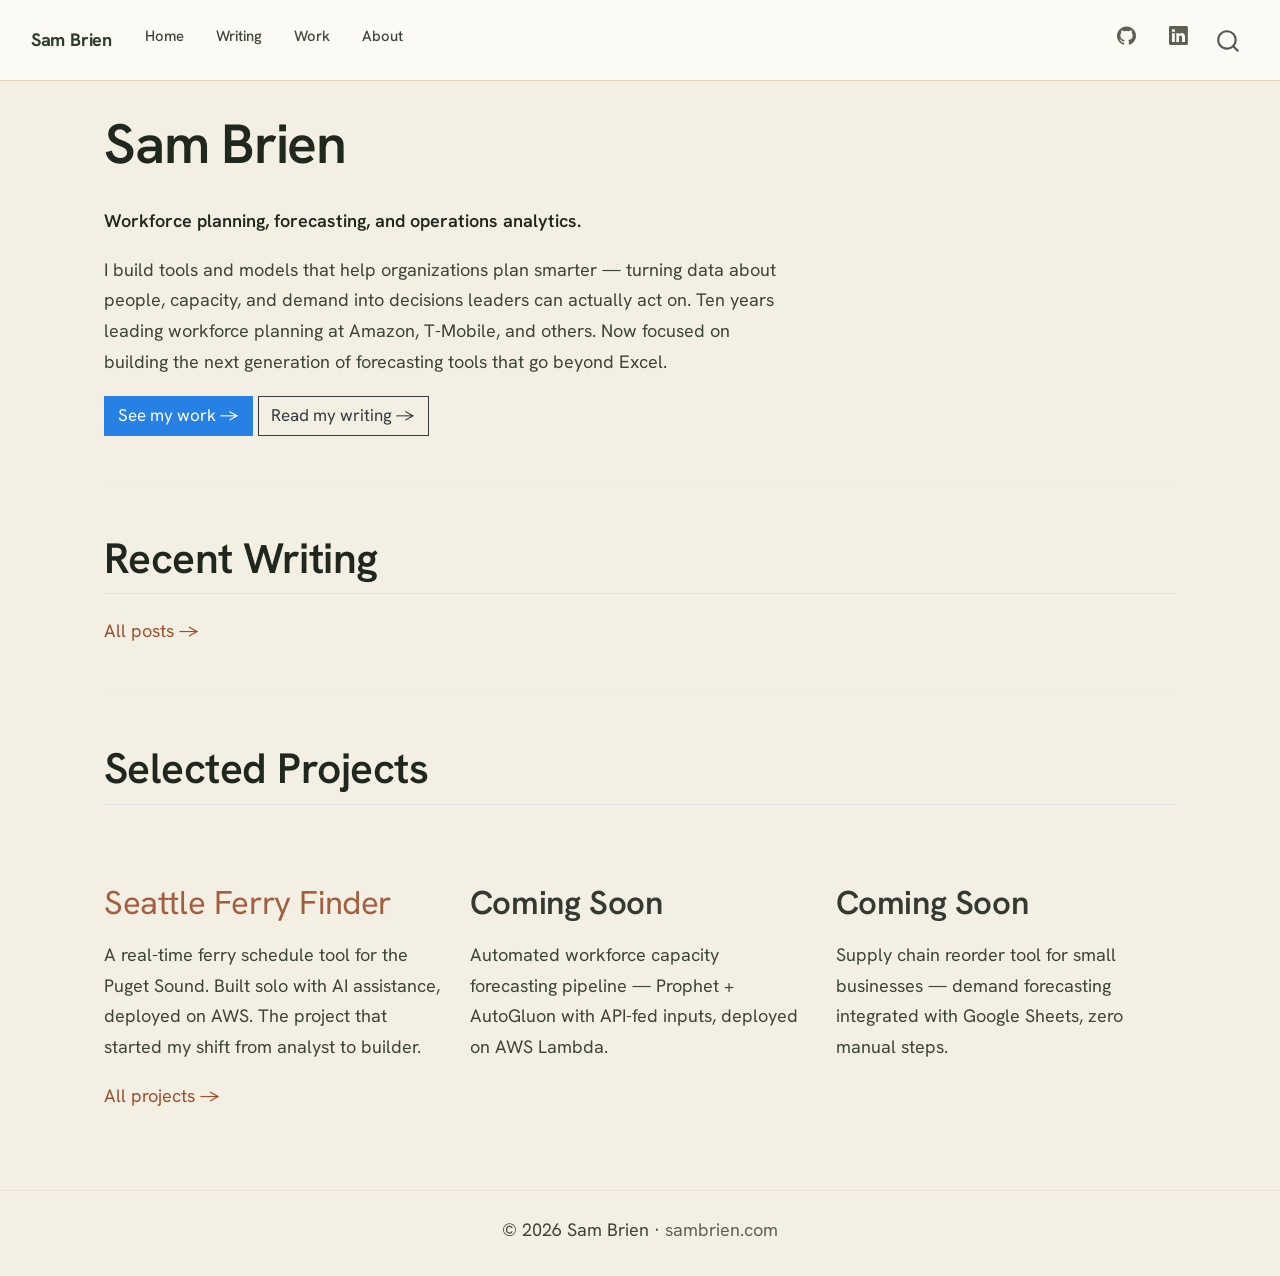
==== commit c44831b1: "Built site for gh-pages" ====
--- a/index.html
+++ b/index.html
@@ -23,73 +23,169 @@
   margin: 0 0.8em 0.2em -1em; /* quarto-specific, see https://github.com/quarto-dev/quarto-cli/issues/4556 */ 
   vertical-align: middle;
 }
-.display.math{display: block; text-align: center; margin: 0.5rem auto;}
 </style>
 
 
+<script src="site_libs/quarto-nav/quarto-nav.js"></script>
+<script src="site_libs/quarto-nav/headroom.min.js"></script>
+<script src="site_libs/clipboard/clipboard.min.js"></script>
+<script src="site_libs/quarto-search/autocomplete.umd.js"></script>
+<script src="site_libs/quarto-search/fuse.min.js"></script>
+<script src="site_libs/quarto-search/quarto-search.js"></script>
+<meta name="quarto:offset" content="./">
 <link href="./assets/favicon.ico" rel="icon">
-<script src="site_libs/clipboard/clipboard.min.js"></script>
-<script src="site_libs/quarto-html/tabby.min.js"></script>
+<script src="site_libs/quarto-html/quarto.js" type="module"></script>
+<script src="site_libs/quarto-html/tabsets/tabsets.js" type="module"></script>
 <script src="site_libs/quarto-html/popper.min.js"></script>
 <script src="site_libs/quarto-html/tippy.umd.min.js"></script>
 <link href="site_libs/quarto-html/tippy.css" rel="stylesheet">
-<link href="site_libs/quarto-html/light-border.css" rel="stylesheet">
-<link href="site_libs/quarto-html/quarto-html-640605f58ae58ee79329c070719e555b.min.css" rel="stylesheet" append-hash="true" data-mode="light">
 <link href="site_libs/quarto-html/quarto-syntax-highlighting-15634bcf2e68342d4ad2dfa704d543f6.css" rel="stylesheet" id="quarto-text-highlighting-styles">
+<script src="site_libs/bootstrap/bootstrap.min.js"></script>
+<link href="site_libs/bootstrap/bootstrap-icons.css" rel="stylesheet">
+<link href="site_libs/bootstrap/bootstrap-9077ea794c0cdbb0e8f18d697f1655a2.min.css" rel="stylesheet" append-hash="true" id="quarto-bootstrap" data-mode="light">
+<script id="quarto-search-options" type="application/json">{
+  "location": "navbar",
+  "copy-button": false,
+  "collapse-after": 3,
+  "panel-placement": "end",
+  "type": "overlay",
+  "limit": 50,
+  "keyboard-shortcut": [
+    "f",
+    "/",
+    "s"
+  ],
+  "show-item-context": false,
+  "language": {
+    "search-no-results-text": "No results",
+    "search-matching-documents-text": "matching documents",
+    "search-copy-link-title": "Copy link to search",
+    "search-hide-matches-text": "Hide additional matches",
+    "search-more-match-text": "more match in this document",
+    "search-more-matches-text": "more matches in this document",
+    "search-clear-button-title": "Clear",
+    "search-text-placeholder": "",
+    "search-detached-cancel-button-title": "Cancel",
+    "search-submit-button-title": "Submit",
+    "search-label": "Search"
+  }
+}</script>
 
 
 <link rel="stylesheet" href="colors_and_type.css">
+<link rel="stylesheet" href="styles.css">
 <meta property="og:title" content="– Sam Brien">
+<meta property="og:description" content="Workforce planning, forecasting, and operations analytics">
 <meta property="og:site_name" content="Sam Brien">
 <meta name="twitter:title" content="– Sam Brien">
+<meta name="twitter:description" content="Workforce planning, forecasting, and operations analytics">
 <meta name="twitter:creator" content="@pugetbound">
 <meta name="twitter:card" content="summary">
 </head>
 
-<body>
-
-
-
-
-
-<section id="sam-brien" class="hero">
+<body class="nav-fixed quarto-light">
+
+<div id="quarto-search-results"></div>
+  <header id="quarto-header" class="headroom fixed-top">
+    <nav class="navbar navbar-expand-lg " data-bs-theme="dark">
+      <div class="navbar-container container-fluid">
+      <div class="navbar-brand-container mx-auto">
+    <a class="navbar-brand" href="./index.html">
+    <span class="navbar-title">Sam Brien</span>
+    </a>
+  </div>
+            <div id="quarto-search" class="" title="Search"></div>
+          <button class="navbar-toggler" type="button" data-bs-toggle="collapse" data-bs-target="#navbarCollapse" aria-controls="navbarCollapse" role="menu" aria-expanded="false" aria-label="Toggle navigation" onclick="if (window.quartoToggleHeadroom) { window.quartoToggleHeadroom(); }">
+  <span class="navbar-toggler-icon"></span>
+</button>
+          <div class="collapse navbar-collapse" id="navbarCollapse">
+            <ul class="navbar-nav navbar-nav-scroll me-auto">
+  <li class="nav-item">
+    <a class="nav-link active" href="./index.html" aria-current="page"> 
+<span class="menu-text">Home</span></a>
+  </li>  
+  <li class="nav-item">
+    <a class="nav-link" href="./blog/index.html"> 
+<span class="menu-text">Writing</span></a>
+  </li>  
+  <li class="nav-item">
+    <a class="nav-link" href="./portfolio/index.html"> 
+<span class="menu-text">Work</span></a>
+  </li>  
+  <li class="nav-item">
+    <a class="nav-link" href="./about.html"> 
+<span class="menu-text">About</span></a>
+  </li>  
+</ul>
+            <ul class="navbar-nav navbar-nav-scroll ms-auto">
+  <li class="nav-item compact">
+    <a class="nav-link" href="https://github.com/pugetbound"> <i class="bi bi-github" role="img" aria-label="GitHub">
+</i> 
+<span class="menu-text"></span></a>
+  </li>  
+  <li class="nav-item compact">
+    <a class="nav-link" href="https://linkedin.com/in/sambrien"> <i class="bi bi-linkedin" role="img" aria-label="LinkedIn">
+</i> 
+<span class="menu-text"></span></a>
+  </li>  
+</ul>
+          </div> <!-- /navcollapse -->
+            <div class="quarto-navbar-tools">
+</div>
+      </div> <!-- /container-fluid -->
+    </nav>
+</header>
+<!-- content -->
+<div id="quarto-content" class="quarto-container page-columns page-rows-contents page-layout-full page-navbar">
+<!-- sidebar -->
+<!-- margin-sidebar -->
+    
+<!-- main -->
+<main class="content column-page" id="quarto-document-content"><header id="title-block-header" class="quarto-title-block"></header>
+
+
+
+
+<section id="sam-brien" class="level1 hero">
 <h1>Sam Brien</h1>
 <p><strong>Workforce planning, forecasting, and operations analytics.</strong></p>
 <p>I build tools and models that help organizations plan smarter — turning data about people, capacity, and demand into decisions leaders can actually act on. Ten years leading workforce planning at Amazon, T-Mobile, and others. Now focused on building the next generation of forecasting tools that go beyond Excel.</p>
 <p><a href="./portfolio/index.html" class="btn btn-primary">See my work →</a> <a href="./blog/index.html" class="btn btn-outline-secondary">Read my writing →</a></p>
 </section>
 <hr>
-<h2 id="recent-writing">Recent Writing</h2>
+<section id="recent-writing" class="level2">
+<h2 data-anchor-id="recent-writing">Recent Writing</h2>
 <div class="listing-recent">
 
 </div>
 <!-- Recent posts will auto-populate here once you have posts -->
 <p><a href="./blog/index.html">All posts →</a></p>
 <hr>
-<h2 id="selected-projects">Selected Projects</h2>
+</section>
+<section id="selected-projects" class="level2">
+<h2 data-anchor-id="selected-projects">Selected Projects</h2>
 <div class="grid">
-<section id="seattle-ferry-finder" class="g-col-12 g-col-md-4">
-<h3><a href="./portfolio/seattle-ferry-finder/index.html">Seattle Ferry Finder</a></h3>
+<section id="seattle-ferry-finder" class="level3 g-col-12 g-col-md-4">
+<h3 data-anchor-id="seattle-ferry-finder"><a href="./portfolio/seattle-ferry-finder/index.html">Seattle Ferry Finder</a></h3>
 <p>A real-time ferry schedule tool for the Puget Sound. Built solo with AI assistance, deployed on AWS. The project that started my shift from analyst to builder.</p>
 </section>
-<section id="coming-soon" class="g-col-12 g-col-md-4">
-<h3>Coming Soon</h3>
+<section id="coming-soon" class="level3 g-col-12 g-col-md-4">
+<h3 data-anchor-id="coming-soon">Coming Soon</h3>
 <p>Automated workforce capacity forecasting pipeline — Prophet + AutoGluon with API-fed inputs, deployed on AWS Lambda.</p>
 </section>
-<section id="coming-soon-1" class="g-col-12 g-col-md-4">
-<h3>Coming Soon</h3>
+<section id="coming-soon-1" class="level3 g-col-12 g-col-md-4">
+<h3 data-anchor-id="coming-soon-1">Coming Soon</h3>
 <p>Supply chain reorder tool for small businesses — demand forecasting integrated with Google Sheets, zero manual steps.</p>
 </section>
 </div>
 <p><a href="./portfolio/index.html">All projects →</a></p>
 
 
+</section>
+
+</main> <!-- /main -->
 <script id="quarto-html-after-body" type="application/javascript">
   window.document.addEventListener("DOMContentLoaded", function (event) {
-    const tabsets =  window.document.querySelectorAll(".panel-tabset-tabby")
-    tabsets.forEach(function(tabset) {
-      const tabby = new Tabby('#' + tabset.id);
-    });
     const isCodeAnnotation = (el) => {
       for (const clz of el.classList) {
         if (clz.startsWith('code-annotation-')) {                     
@@ -186,7 +282,7 @@
         },
         interactive: true,
         interactiveBorder: 10,
-        theme: 'light-border',
+        theme: 'quarto',
         placement: 'bottom-start',
       };
       if (contentFn) {
@@ -486,6 +582,20 @@
     }
   });
   </script>
+</div> <!-- /content -->
+<footer class="footer">
+  <div class="nav-footer">
+    <div class="nav-footer-left">
+      &nbsp;
+    </div>   
+    <div class="nav-footer-center">
+<p>© 2026 Sam Brien · <a href="https://sambrien.com">sambrien.com</a></p>
+</div>
+    <div class="nav-footer-right">
+      &nbsp;
+    </div>
+  </div>
+</footer>
 
 
 
--- a/colors_and_type.css
+++ b/colors_and_type.css
@@ -182,6 +182,90 @@
 }
 
 /* ============================================================
+   BASE ELEMENT STYLING
+   ============================================================ */
+
+body {
+  background-color: var(--bg);
+  color: var(--fg);
+  font-family: var(--font-sans);
+  font-size: var(--text-base);
+  line-height: var(--lh-relaxed);
+}
+
+h1, h2, h3, h4, h5, h6 {
+  margin-top: 1.5em;
+  margin-bottom: 0.5em;
+  font-weight: var(--w-semibold);
+  line-height: var(--lh-snug);
+}
+
+h1 {
+  font-size: var(--text-3xl);
+  letter-spacing: var(--ls-tighter);
+  margin-top: 0;
+}
+
+h2 {
+  font-size: var(--text-2xl);
+  letter-spacing: var(--ls-tight);
+}
+
+h3 {
+  font-size: var(--text-xl);
+}
+
+h4 {
+  font-size: var(--text-lg);
+}
+
+p {
+  margin-bottom: 1em;
+  max-width: var(--measure);
+}
+
+ul, ol {
+  margin-bottom: 1em;
+  padding-left: 1.5em;
+}
+
+li {
+  margin-bottom: 0.5em;
+}
+
+blockquote {
+  border-left: 4px solid var(--accent);
+  padding-left: var(--space-4);
+  margin-left: 0;
+  margin-bottom: 1em;
+  color: var(--fg-soft);
+  font-style: italic;
+}
+
+hr {
+  border: none;
+  border-top: 1px solid var(--divider);
+  margin: 2em 0;
+}
+
+/* Main content container */
+.content {
+  max-width: var(--container);
+  margin: 0 auto;
+  padding: 0 var(--space-5);
+}
+
+/* ============================================================
+   APPLY BASE COLORS TO PAGE
+   ============================================================ */
+body {
+  background-color: var(--bg);
+  color: var(--fg);
+}
+
+
+
+/* ============================================================
    8. SEMANTIC TYPE CLASSES
    ============================================================ */
 
